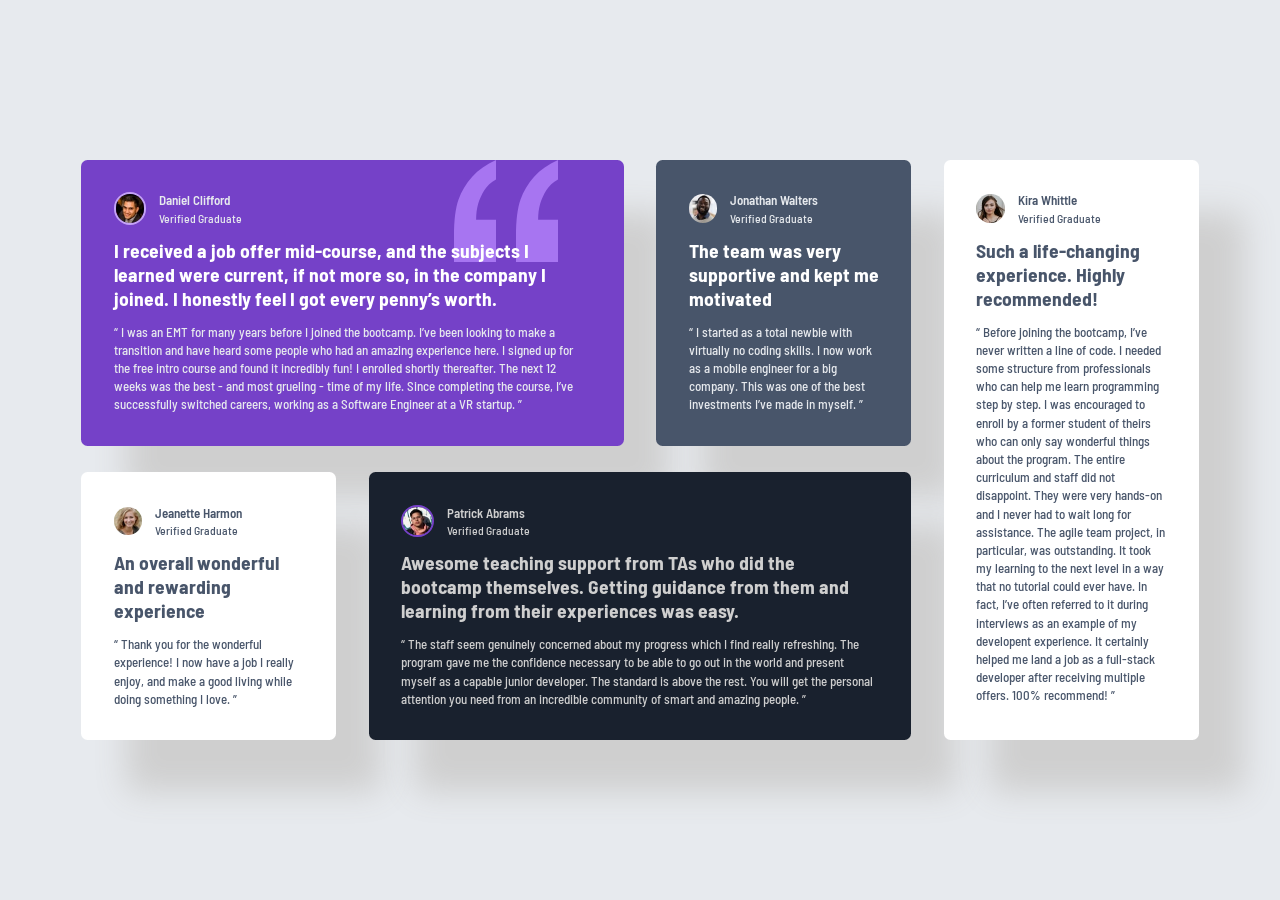
==== testimonials-grid-section-main/index.html @ 481f4cc0 "Add testimonials-grid-section" ====
<!DOCTYPE html>
<html lang="en">
<head>
  <meta charset="UTF-8">
  <meta name="viewport" content="width=device-width, initial-scale=1.0"> <!-- displays site properly based on user's device -->

  <link rel="icon" type="image/png" sizes="32x32" href="./images/favicon-32x32.png">
  <link rel="preconnect" href="https://fonts.googleapis.com">
  <link rel="preconnect" href="https://fonts.gstatic.com" crossorigin>
  <link href="https://fonts.googleapis.com/css2?family=Barlow+Semi+Condensed:ital,wght@0,500;0,600;1,500;1,600&display=swap" rel="stylesheet">

  <link rel="stylesheet" href="style.css">
  
  <title>Frontend Mentor | [Challenge Name Here]</title>

</head>
<body>
  <div class="cards-container">
    <div class="card">
      <div class="author">
        <img src="images/image-daniel.jpg" alt="Daniel">
        <div class="info">
          <span class="name">Daniel Clifford</span>
          <span class="status">Verified Graduate</span>
        </div>
      </div>

      <h1>
        I received a job offer mid-course, and the subjects I learned were current, if not more so, 
        in the company I joined. I honestly feel I got every penny’s worth.
      </h1>

      <p>
        “ I was an EMT for many years before I joined the bootcamp. I’ve been looking to make a 
        transition and have heard some people who had an amazing experience here. I signed up 
        for the free intro course and found it incredibly fun! I enrolled shortly thereafter. 
        The next 12 weeks was the best - and most grueling - time of my life. Since completing 
        the course, I’ve successfully switched careers, working as a Software Engineer at a VR startup. ”
      </p>
    </div>
  
    <div class="card">
      <div class="author">
        <img src="images/image-jonathan.jpg" alt="Jonathan">
        <div class="info">
          <span class="name">Jonathan Walters</span>
          <span class="status">Verified Graduate</span>
        </div>
      </div>
      
      <h1>The team was very supportive and kept me motivated</h1>
    
      <p>
        “ I started as a total newbie with virtually no coding skills. I now work as a mobile engineer 
        for a big company. This was one of the best investments I’ve made in myself. ”
      </p>
    </div>
  
    <div class="card">
      <div class="author">
        <img src="images/image-jeanette.jpg" alt="Jeanette">
        <div class="info">
          <span class="name">Jeanette Harmon</span>
          <span class="status">Verified Graduate</span>
        </div>
      </div>
      
      <h1>An overall wonderful and rewarding experience</h1>
    
      <p>
        “ Thank you for the wonderful experience! I now have a job I really enjoy, and make a good living 
        while doing something I love. ”
      </p>
    </div>
  
    <div class="card">
      <div class="author">
        <img src="images/image-patrick.jpg" alt="Patrick">
        <div class="info">
          <span class="name">Patrick Abrams</span>
          <span class="status">Verified Graduate</span>
        </div>
      </div>
      
      <h1>
        Awesome teaching support from TAs who did the bootcamp themselves. Getting guidance from them and 
        learning from their experiences was easy.
      </h1>

      <p>
        “ The staff seem genuinely concerned about my progress which I find really refreshing. The program 
        gave me the confidence necessary to be able to go out in the world and present myself as a capable 
        junior developer. The standard is above the rest. You will get the personal attention you need from 
        an incredible community of smart and amazing people. ”
      </p>
    </div>
  
    <div class="card">
      <div class="author">
        <img src="images/image-kira.jpg" alt="Kira">
        <div class="info">
          <span class="name">Kira Whittle</span>
          <span class="status">Verified Graduate</span>
        </div>
      </div>
      
      <h1>Such a life-changing experience. Highly recommended!</h1>
    
      <p>
        “ Before joining the bootcamp, I’ve never written a line of code. I needed some structure from
        professionals who can help me learn programming step by step. I was encouraged to enroll by a former
        student of theirs who can only say wonderful things about the program. The entire curriculum and staff
        did not disappoint. They were very hands-on and I never had to wait long for assistance. The agile team
        project, in particular, was outstanding. It took my learning to the next level in a way that no tutorial
        could ever have. In fact, I’ve often referred to it during interviews as an example of my developent
        experience. It certainly helped me land a job as a full-stack developer after receiving multiple offers.
        100% recommend! ”
      </p>
    </div>
  </div>

  <!-- <div class="attribution">
    Challenge by <a href="https://www.frontendmentor.io?ref=challenge" target="_blank">Frontend Mentor</a>. 
    Coded by <a href="#">Your Name Here</a>.
  </div> -->
</body>
</html>
---- testimonials-grid-section-main/style.css ----
* {
    margin: 0;
    padding: 0;
    font-size: 13px;
}

:root {
    --purple-50: hsl(260, 100%, 95%);
    --purple-300: hsl(264, 82%, 80%);
    --purple-500: hsl(263, 55%, 52%);
    --white: hsl(0, 0%, 100%);
    --grey-100: hsl(214, 17%, 92%);
    --grey-200: hsl(0, 0%, 81%);
    --grey-400: hsl(224, 10%, 45%);
    --grey-500: hsl(217, 19%, 35%);
    --dark-blue: hsl(219, 29%, 14%);
    --black: hsl(0, 0%, 7%);
}

body {
    font-family: 'Barlow Semi Condensed', sans-serif;
    font-weight: 500;
    min-height: 100vh;
    background-color: var(--grey-100);
    display: flex;
    align-items: center;
    justify-content: center;
}

.cards-container {
    max-width: 86rem;
    display: grid;
    grid-auto-columns: 1fr;
      grid-template-areas:
        'one'
        'two'
        'three'
        'four'
        'five';
    column-gap: 2.5rem;
    row-gap: 2rem;
    padding: 2rem;
    .card {
        display: flex;
        flex-direction: column;
        gap: 1rem;
        padding: 2.5rem;
        border-radius: 0.5rem;
        box-shadow: 3.5rem 4rem 2.5rem var(--grey-200);
        .author {
            display: flex;
            align-items: center;
            gap: 1rem;
            & > img {
                border-radius: 50%;
                max-width: 2.2rem;
            }
            .info {
                display: flex;
                flex-direction: column;
                gap: 0.2rem;
                & > .name {
                    font-size: 1rem;
                    font-weight: 600;
                }
                & > .status {
                    font-size: 0.9rem;
                }
            }
        }
        & > h1 {
            font-size: 1.5rem;
        }
        & > p {
            font-size: 1rem;
            line-height: 1.4rem;
        }

        &:first-child {
            grid-area: one;
            background-color: var(--purple-500);
            background-image: url('images/bg-pattern-quotation.svg');
            background-repeat: no-repeat;
            background-position: 85% top;
            & > .author img {
                border: solid 2px var(--purple-300);
            }
        }

        &:nth-child(2) {
            grid-area: two;
            background-color: var(--grey-500);
        }

        &:nth-child(3) {
            grid-area: three;
        }

        &:nth-child(4) {
            grid-area: four;
            background-color: var(--dark-blue);
            color: var(--grey-200);
            & > .author img {
                border: solid 2px var(--purple-500);
            }
        }

        &:last-child {
            grid-area: five;
        }

        &:first-child, &:nth-child(2) {
            color: var(--grey-100);
            & > h1 {
                color: var(--white);
            }
        }

        &:nth-child(3), &:last-child {
            background-color: var(--white);
            color: var(--grey-500);
        }
    }
}

@media (min-width: 60rem) {
    .cards-container {
        grid-template-areas:
        'one one two five'
        'three four four five';
    }
}

@media (max-width: 60rem) {
    .cards-container {
        grid-template-areas: 
        'one one'
        'two three'
        'four four'
        'five five';
    }
}

@media (max-width: 30rem) {
    .cards-container {
        padding: 5.5rem 2.6rem;
        grid-template-areas: 'one' 'two' 'three' 'four' 'five';
        .card:first-child {
            background-image: none;
        }
    }
}

@media (max-width: 30rem) {
    body {
        align-items: flex-start;
    }
}

.attribution { font-size: 11px; text-align: center; }
.attribution a { color: hsl(228, 45%, 44%); }
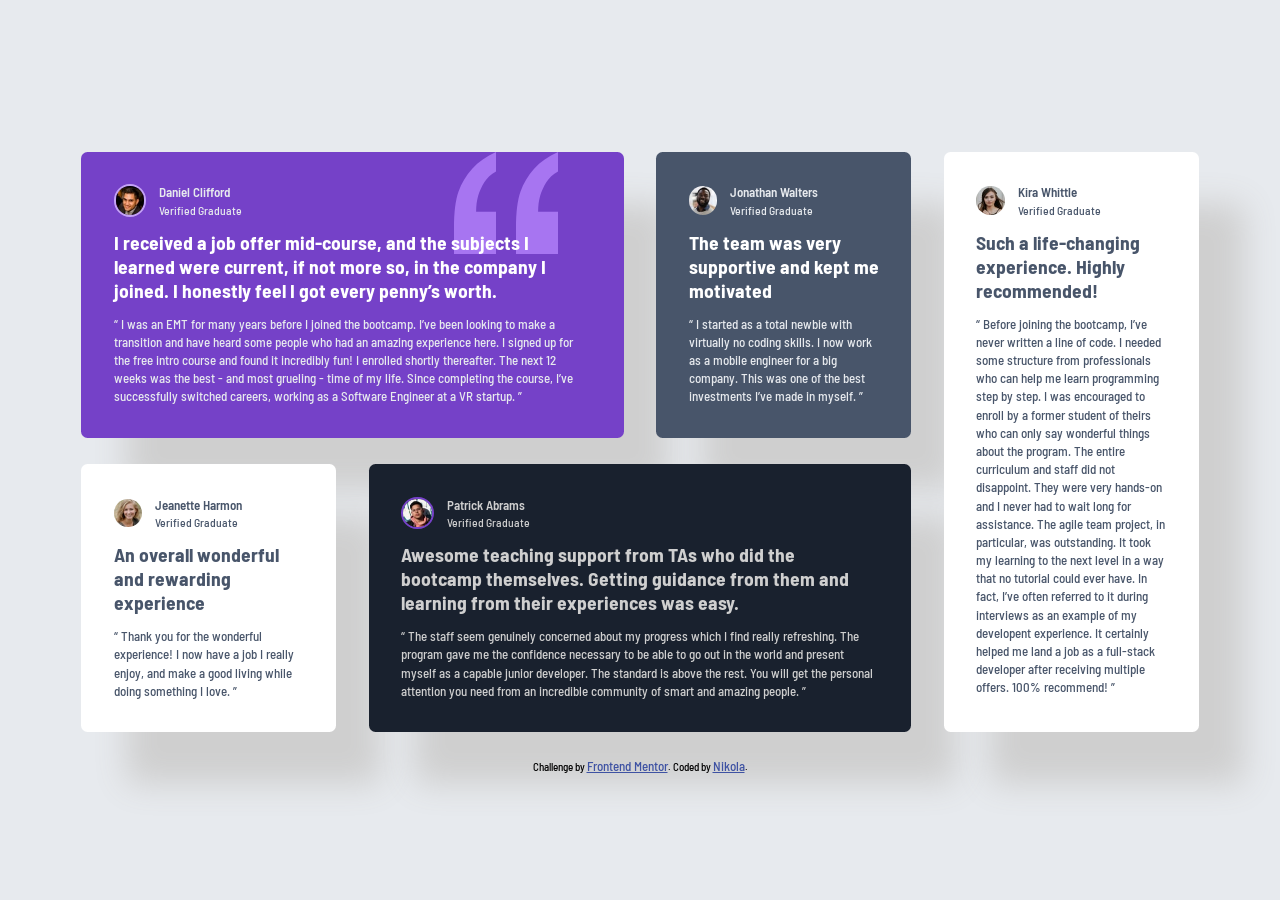
==== commit c6705f9b: "Fix testimonials readme" ====
--- a/testimonials-grid-section-main/index.html
+++ b/testimonials-grid-section-main/index.html
@@ -1,127 +1,129 @@
 <!DOCTYPE html>
 <html lang="en">
-<head>
-  <meta charset="UTF-8">
-  <meta name="viewport" content="width=device-width, initial-scale=1.0"> <!-- displays site properly based on user's device -->
+  <head>
+    <meta charset="UTF-8">
+    <meta name="viewport" content="width=device-width, initial-scale=1.0"> <!-- displays site properly based on user's device -->
 
-  <link rel="icon" type="image/png" sizes="32x32" href="./images/favicon-32x32.png">
-  <link rel="preconnect" href="https://fonts.googleapis.com">
-  <link rel="preconnect" href="https://fonts.gstatic.com" crossorigin>
-  <link href="https://fonts.googleapis.com/css2?family=Barlow+Semi+Condensed:ital,wght@0,500;0,600;1,500;1,600&display=swap" rel="stylesheet">
+    <link rel="icon" type="image/png" sizes="32x32" href="./images/favicon-32x32.png">
+    <link rel="preconnect" href="https://fonts.googleapis.com">
+    <link rel="preconnect" href="https://fonts.gstatic.com" crossorigin>
+    <link href="https://fonts.googleapis.com/css2?family=Barlow+Semi+Condensed:ital,wght@0,500;0,600;1,500;1,600&display=swap" rel="stylesheet">
 
-  <link rel="stylesheet" href="style.css">
+    <link rel="stylesheet" href="style.css">
+    
+    <title>Frontend Mentor | [Challenge Name Here]</title>
+
+  </head>
+  <body>
+    <main>
+      <div class="cards-container">
+        <article class="card">
+          <div class="author">
+            <img src="images/image-daniel.jpg" alt="Daniel">
+            <div class="info">
+              <span class="name">Daniel Clifford</span>
+              <span class="status">Verified Graduate</span>
+            </div>
+          </div>
   
-  <title>Frontend Mentor | [Challenge Name Here]</title>
-
-</head>
-<body>
-  <div class="cards-container">
-    <div class="card">
-      <div class="author">
-        <img src="images/image-daniel.jpg" alt="Daniel">
-        <div class="info">
-          <span class="name">Daniel Clifford</span>
-          <span class="status">Verified Graduate</span>
+          <h1>
+            I received a job offer mid-course, and the subjects I learned were current, if not more so, 
+            in the company I joined. I honestly feel I got every penny’s worth.
+          </h1>
+  
+          <p>
+            “ I was an EMT for many years before I joined the bootcamp. I’ve been looking to make a 
+            transition and have heard some people who had an amazing experience here. I signed up 
+            for the free intro course and found it incredibly fun! I enrolled shortly thereafter. 
+            The next 12 weeks was the best - and most grueling - time of my life. Since completing 
+            the course, I’ve successfully switched careers, working as a Software Engineer at a VR startup. ”
+          </p>
+        </article>
+      
+        <article class="card">
+          <div class="author">
+            <img src="images/image-jonathan.jpg" alt="Jonathan">
+            <div class="info">
+              <span class="name">Jonathan Walters</span>
+              <span class="status">Verified Graduate</span>
+            </div>
+          </div>
+          
+          <h1>The team was very supportive and kept me motivated</h1>
+        
+          <p>
+            “ I started as a total newbie with virtually no coding skills. I now work as a mobile engineer 
+            for a big company. This was one of the best investments I’ve made in myself. ”
+          </p>
+        </article>
+      
+        <article class="card">
+          <div class="author">
+            <img src="images/image-jeanette.jpg" alt="Jeanette">
+            <div class="info">
+              <span class="name">Jeanette Harmon</span>
+              <span class="status">Verified Graduate</span>
+            </div>
+          </div>
+          
+          <h1>An overall wonderful and rewarding experience</h1>
+        
+          <p>
+            “ Thank you for the wonderful experience! I now have a job I really enjoy, and make a good living 
+            while doing something I love. ”
+          </p>
+        </article>
+      
+        <article class="card">
+          <div class="author">
+            <img src="images/image-patrick.jpg" alt="Patrick">
+            <div class="info">
+              <span class="name">Patrick Abrams</span>
+              <span class="status">Verified Graduate</span>
+            </div>
+          </div>
+          
+          <h1>
+            Awesome teaching support from TAs who did the bootcamp themselves. Getting guidance from them and 
+            learning from their experiences was easy.
+          </h1>
+  
+          <p>
+            “ The staff seem genuinely concerned about my progress which I find really refreshing. The program 
+            gave me the confidence necessary to be able to go out in the world and present myself as a capable 
+            junior developer. The standard is above the rest. You will get the personal attention you need from 
+            an incredible community of smart and amazing people. ”
+          </p>
+        </article>
+      
+        <article class="card">
+          <div class="author">
+            <img src="images/image-kira.jpg" alt="Kira">
+            <div class="info">
+              <span class="name">Kira Whittle</span>
+              <span class="status">Verified Graduate</span>
+            </div>
+          </div>
+          
+          <h1>Such a life-changing experience. Highly recommended!</h1>
+        
+          <p>
+            “ Before joining the bootcamp, I’ve never written a line of code. I needed some structure from
+            professionals who can help me learn programming step by step. I was encouraged to enroll by a former
+            student of theirs who can only say wonderful things about the program. The entire curriculum and staff
+            did not disappoint. They were very hands-on and I never had to wait long for assistance. The agile team
+            project, in particular, was outstanding. It took my learning to the next level in a way that no tutorial
+            could ever have. In fact, I’ve often referred to it during interviews as an example of my developent
+            experience. It certainly helped me land a job as a full-stack developer after receiving multiple offers.
+            100% recommend! ”
+          </p>
         </div>
+      </article>
+  
+      <div class="attribution">
+        Challenge by <a href="https://www.frontendmentor.io?ref=challenge" target="_blank">Frontend Mentor</a>. 
+        Coded by <a href="https://github.com/porumbachanov">Nikola</a>.
       </div>
-
-      <h1>
-        I received a job offer mid-course, and the subjects I learned were current, if not more so, 
-        in the company I joined. I honestly feel I got every penny’s worth.
-      </h1>
-
-      <p>
-        “ I was an EMT for many years before I joined the bootcamp. I’ve been looking to make a 
-        transition and have heard some people who had an amazing experience here. I signed up 
-        for the free intro course and found it incredibly fun! I enrolled shortly thereafter. 
-        The next 12 weeks was the best - and most grueling - time of my life. Since completing 
-        the course, I’ve successfully switched careers, working as a Software Engineer at a VR startup. ”
-      </p>
-    </div>
-  
-    <div class="card">
-      <div class="author">
-        <img src="images/image-jonathan.jpg" alt="Jonathan">
-        <div class="info">
-          <span class="name">Jonathan Walters</span>
-          <span class="status">Verified Graduate</span>
-        </div>
-      </div>
-      
-      <h1>The team was very supportive and kept me motivated</h1>
-    
-      <p>
-        “ I started as a total newbie with virtually no coding skills. I now work as a mobile engineer 
-        for a big company. This was one of the best investments I’ve made in myself. ”
-      </p>
-    </div>
-  
-    <div class="card">
-      <div class="author">
-        <img src="images/image-jeanette.jpg" alt="Jeanette">
-        <div class="info">
-          <span class="name">Jeanette Harmon</span>
-          <span class="status">Verified Graduate</span>
-        </div>
-      </div>
-      
-      <h1>An overall wonderful and rewarding experience</h1>
-    
-      <p>
-        “ Thank you for the wonderful experience! I now have a job I really enjoy, and make a good living 
-        while doing something I love. ”
-      </p>
-    </div>
-  
-    <div class="card">
-      <div class="author">
-        <img src="images/image-patrick.jpg" alt="Patrick">
-        <div class="info">
-          <span class="name">Patrick Abrams</span>
-          <span class="status">Verified Graduate</span>
-        </div>
-      </div>
-      
-      <h1>
-        Awesome teaching support from TAs who did the bootcamp themselves. Getting guidance from them and 
-        learning from their experiences was easy.
-      </h1>
-
-      <p>
-        “ The staff seem genuinely concerned about my progress which I find really refreshing. The program 
-        gave me the confidence necessary to be able to go out in the world and present myself as a capable 
-        junior developer. The standard is above the rest. You will get the personal attention you need from 
-        an incredible community of smart and amazing people. ”
-      </p>
-    </div>
-  
-    <div class="card">
-      <div class="author">
-        <img src="images/image-kira.jpg" alt="Kira">
-        <div class="info">
-          <span class="name">Kira Whittle</span>
-          <span class="status">Verified Graduate</span>
-        </div>
-      </div>
-      
-      <h1>Such a life-changing experience. Highly recommended!</h1>
-    
-      <p>
-        “ Before joining the bootcamp, I’ve never written a line of code. I needed some structure from
-        professionals who can help me learn programming step by step. I was encouraged to enroll by a former
-        student of theirs who can only say wonderful things about the program. The entire curriculum and staff
-        did not disappoint. They were very hands-on and I never had to wait long for assistance. The agile team
-        project, in particular, was outstanding. It took my learning to the next level in a way that no tutorial
-        could ever have. In fact, I’ve often referred to it during interviews as an example of my developent
-        experience. It certainly helped me land a job as a full-stack developer after receiving multiple offers.
-        100% recommend! ”
-      </p>
-    </div>
-  </div>
-
-  <!-- <div class="attribution">
-    Challenge by <a href="https://www.frontendmentor.io?ref=challenge" target="_blank">Frontend Mentor</a>. 
-    Coded by <a href="#">Your Name Here</a>.
-  </div> -->
-</body>
+    </main>
+  </body>
 </html>
